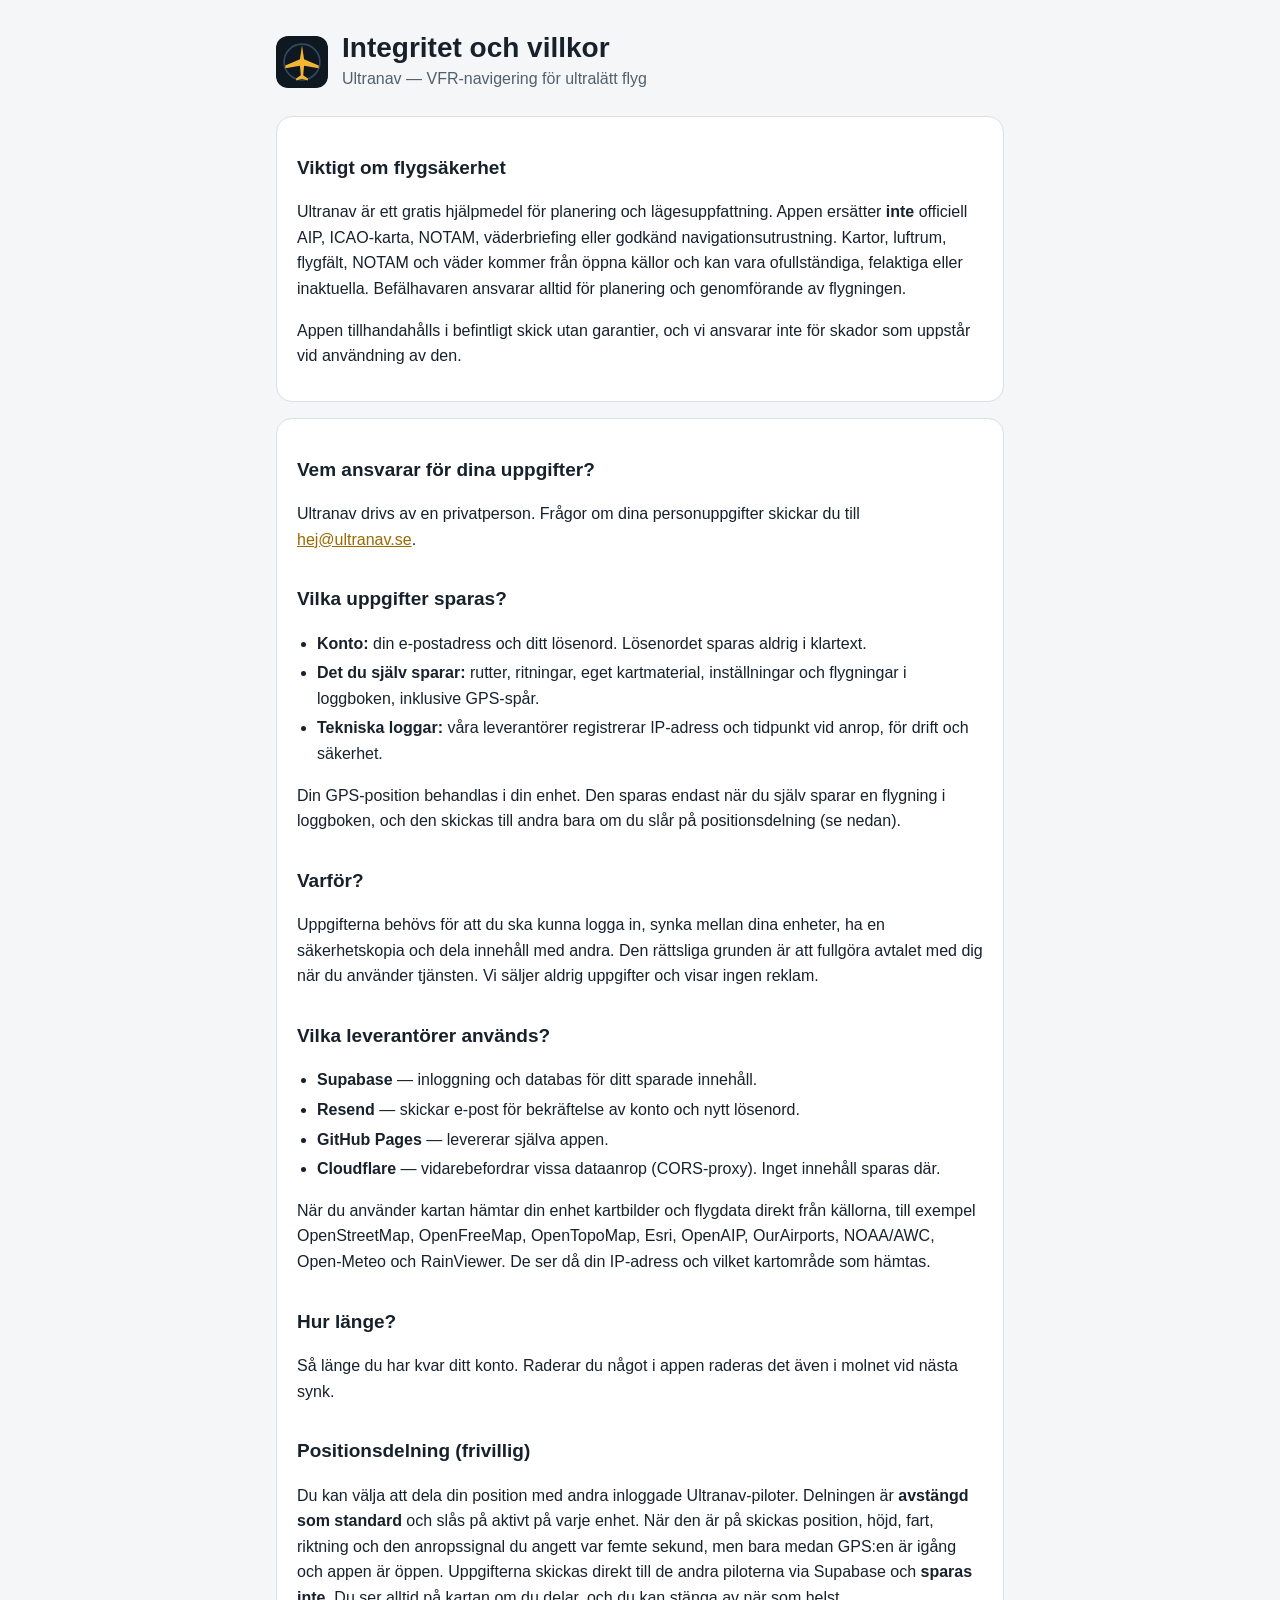
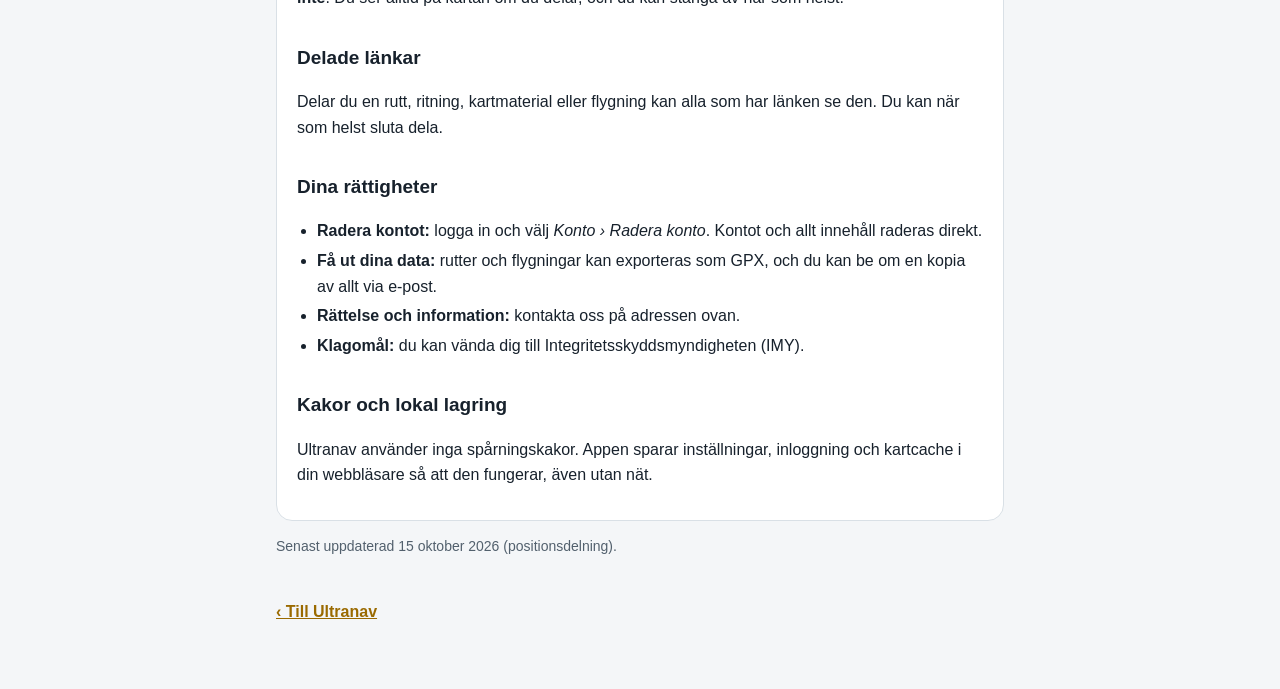
==== integritet.html @ aea58174 "Integritetspolicy: GPS-avsnittet hänvisar till positionsdelning Co-Authored-By: Claude Opus 5.5 <nor" ====
<!doctype html>
<html lang="sv">
<head>
<meta charset="utf-8">
<meta name="viewport" content="width=device-width, initial-scale=1">
<title>Integritet och villkor – Ultranav</title>
<link rel="icon" href="icons/icon.svg">
<style>
  :root { --bg: #0f1720; --panel: #17212c; --text: #e7edf3; --muted: #9fb0c0; --accent: #f2b632; --line: #2a3846; }
  @media (prefers-color-scheme: light) { :root { --bg: #f4f6f8; --panel: #fff; --text: #17212c; --muted: #52606d; --accent: #9a6a00; --line: #d9e0e6; } }
  * { box-sizing: border-box; }
  body { margin: 0; background: var(--bg); color: var(--text); font: 16px/1.6 -apple-system, BlinkMacSystemFont, "Segoe UI", Roboto, sans-serif; }
  main { max-width: 760px; margin: 0 auto; padding: 32px 16px 64px; }
  header { display: flex; align-items: center; gap: 14px; margin-bottom: 24px; }
  header img { border-radius: 12px; }
  h1 { font-size: 28px; line-height: 1.15; margin: 0; }
  header p { margin: 2px 0 0; color: var(--muted); }
  h2 { font-size: 19px; margin: 32px 0 8px; }
  section { background: var(--panel); border: 1px solid var(--line); border-radius: 16px; padding: 4px 20px 16px; margin-top: 16px; }
  a { color: var(--accent); }
  ul { padding-left: 20px; }
  li { margin: 4px 0; }
  .muted { color: var(--muted); font-size: 14px; }
  .back { display: inline-block; margin-top: 28px; font-weight: 600; }
</style>
</head>
<body>
<main>
  <header>
    <img src="icons/icon.svg" alt="" width="52" height="52">
    <div><h1>Integritet och villkor</h1><p>Ultranav — VFR-navigering för ultralätt flyg</p></div>
  </header>

  <section>
    <h2>Viktigt om flygsäkerhet</h2>
    <p>Ultranav är ett gratis hjälpmedel för planering och lägesuppfattning. Appen ersätter <b>inte</b> officiell AIP, ICAO-karta,
    NOTAM, väderbriefing eller godkänd navigationsutrustning. Kartor, luftrum, flygfält, NOTAM och väder kommer från öppna källor
    och kan vara ofullständiga, felaktiga eller inaktuella. Befälhavaren ansvarar alltid för planering och genomförande av flygningen.</p>
    <p>Appen tillhandahålls i befintligt skick utan garantier, och vi ansvarar inte för skador som uppstår vid användning av den.</p>
  </section>

  <section>
    <h2>Vem ansvarar för dina uppgifter?</h2>
    <p>Ultranav drivs av en privatperson. Frågor om dina personuppgifter skickar du till <a href="mailto:hej@ultranav.se">hej@ultranav.se</a>.</p>

    <h2>Vilka uppgifter sparas?</h2>
    <ul>
      <li><b>Konto:</b> din e-postadress och ditt lösenord. Lösenordet sparas aldrig i klartext.</li>
      <li><b>Det du själv sparar:</b> rutter, ritningar, eget kartmaterial, inställningar och flygningar i loggboken, inklusive GPS-spår.</li>
      <li><b>Tekniska loggar:</b> våra leverantörer registrerar IP-adress och tidpunkt vid anrop, för drift och säkerhet.</li>
    </ul>
    <p>Din GPS-position behandlas i din enhet. Den sparas endast när du själv sparar en flygning i loggboken, och den skickas till andra bara om du slår på positionsdelning (se nedan).</p>

    <h2>Varför?</h2>
    <p>Uppgifterna behövs för att du ska kunna logga in, synka mellan dina enheter, ha en säkerhetskopia och dela innehåll med andra.
    Den rättsliga grunden är att fullgöra avtalet med dig när du använder tjänsten. Vi säljer aldrig uppgifter och visar ingen reklam.</p>

    <h2>Vilka leverantörer används?</h2>
    <ul>
      <li><b>Supabase</b> — inloggning och databas för ditt sparade innehåll.</li>
      <li><b>Resend</b> — skickar e-post för bekräftelse av konto och nytt lösenord.</li>
      <li><b>GitHub Pages</b> — levererar själva appen.</li>
      <li><b>Cloudflare</b> — vidarebefordrar vissa dataanrop (CORS-proxy). Inget innehåll sparas där.</li>
    </ul>
    <p>När du använder kartan hämtar din enhet kartbilder och flygdata direkt från källorna, till exempel OpenStreetMap, OpenFreeMap,
    OpenTopoMap, Esri, OpenAIP, OurAirports, NOAA/AWC, Open-Meteo och RainViewer. De ser då din IP-adress och vilket kartområde som hämtas.</p>

    <h2>Hur länge?</h2>
    <p>Så länge du har kvar ditt konto. Raderar du något i appen raderas det även i molnet vid nästa synk.</p>

    <h2>Positionsdelning (frivillig)</h2>
    <p>Du kan välja att dela din position med andra inloggade Ultranav-piloter. Delningen är <b>avstängd som standard</b> och slås på
    aktivt på varje enhet. När den är på skickas position, höjd, fart, riktning och den anropssignal du angett var femte sekund,
    men bara medan GPS:en är igång och appen är öppen. Uppgifterna skickas direkt till de andra piloterna via Supabase och
    <b>sparas inte</b>. Du ser alltid på kartan om du delar, och du kan stänga av när som helst.</p>

    <h2>Delade länkar</h2>
    <p>Delar du en rutt, ritning, kartmaterial eller flygning kan alla som har länken se den. Du kan när som helst sluta dela.</p>

    <h2>Dina rättigheter</h2>
    <ul>
      <li><b>Radera kontot:</b> logga in och välj <i>Konto › Radera konto</i>. Kontot och allt innehåll raderas direkt.</li>
      <li><b>Få ut dina data:</b> rutter och flygningar kan exporteras som GPX, och du kan be om en kopia av allt via e-post.</li>
      <li><b>Rättelse och information:</b> kontakta oss på adressen ovan.</li>
      <li><b>Klagomål:</b> du kan vända dig till Integritetsskyddsmyndigheten (IMY).</li>
    </ul>

    <h2>Kakor och lokal lagring</h2>
    <p>Ultranav använder inga spårningskakor. Appen sparar inställningar, inloggning och kartcache i din webbläsare så att den fungerar, även utan nät.</p>
  </section>

  <p class="muted">Senast uppdaterad 15 oktober 2026 (positionsdelning).</p>
  <a class="back" href="./">‹ Till Ultranav</a>
</main>
</body>
</html>
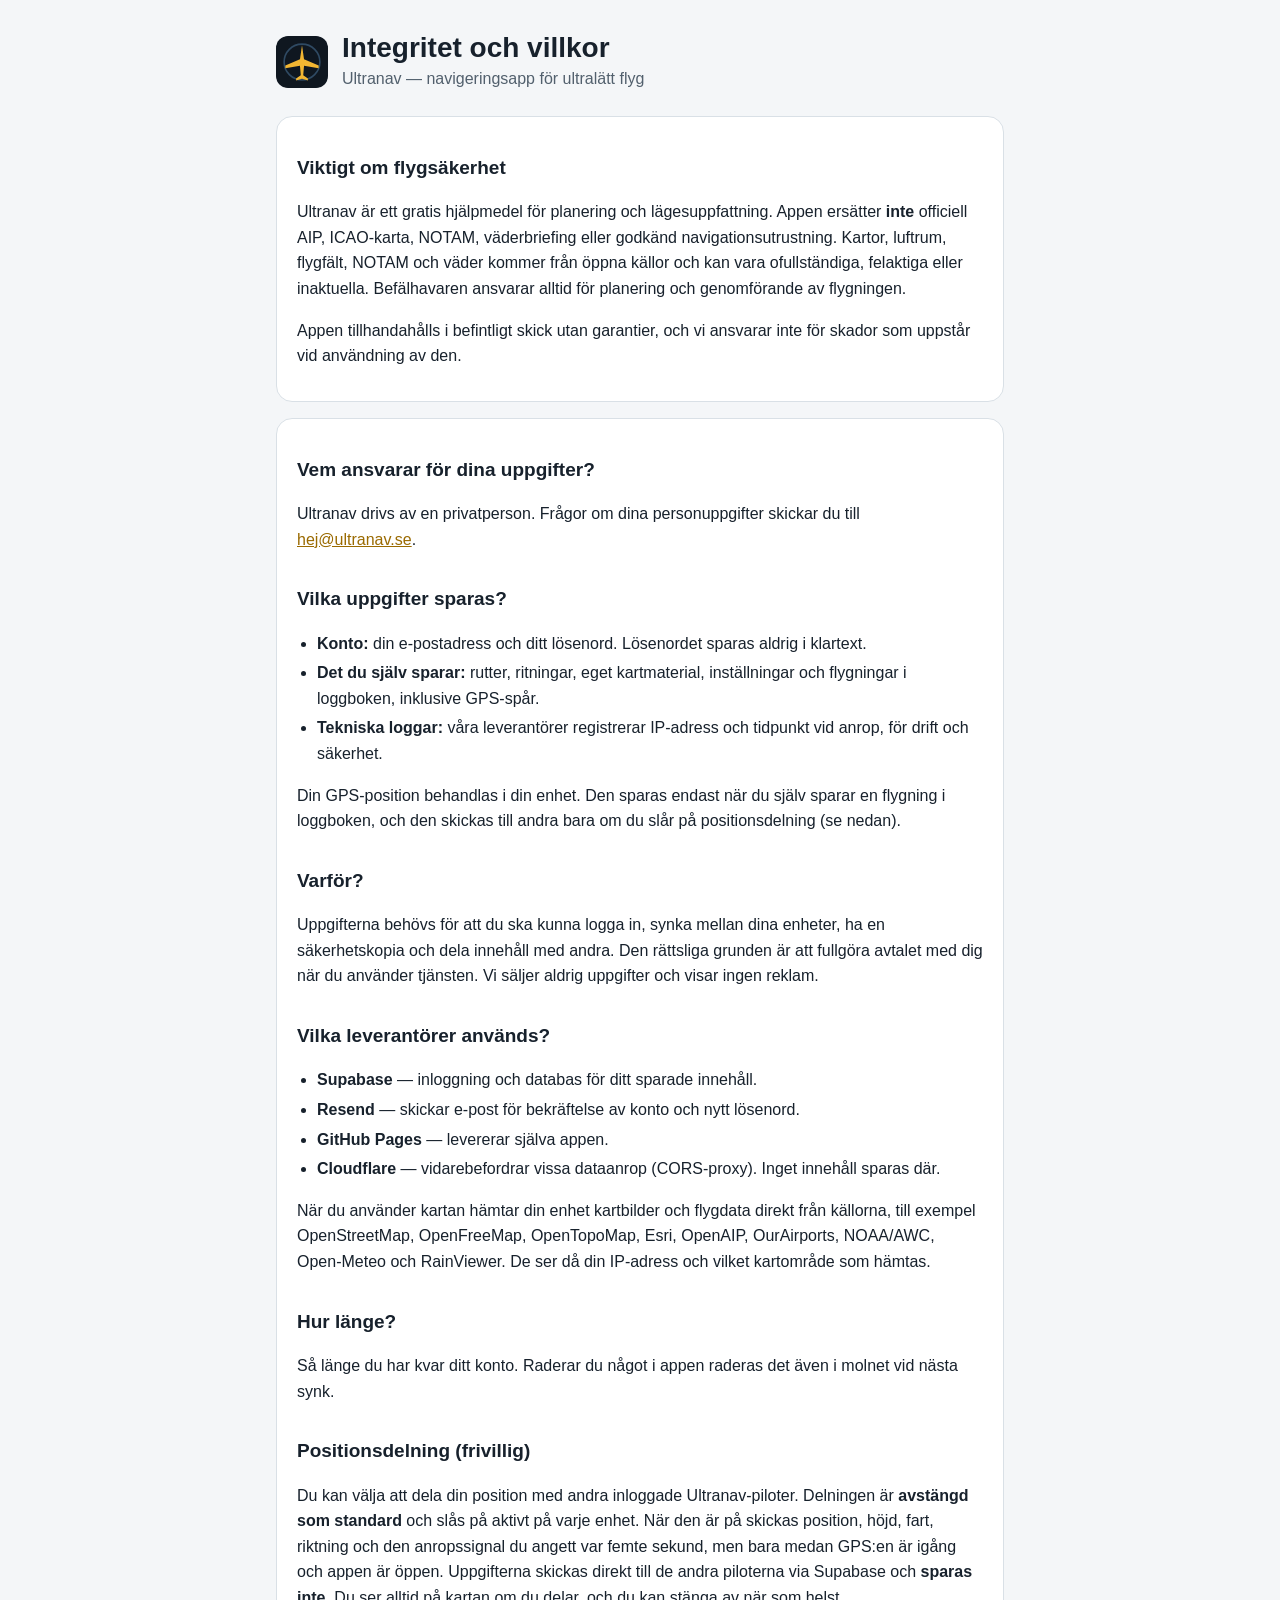
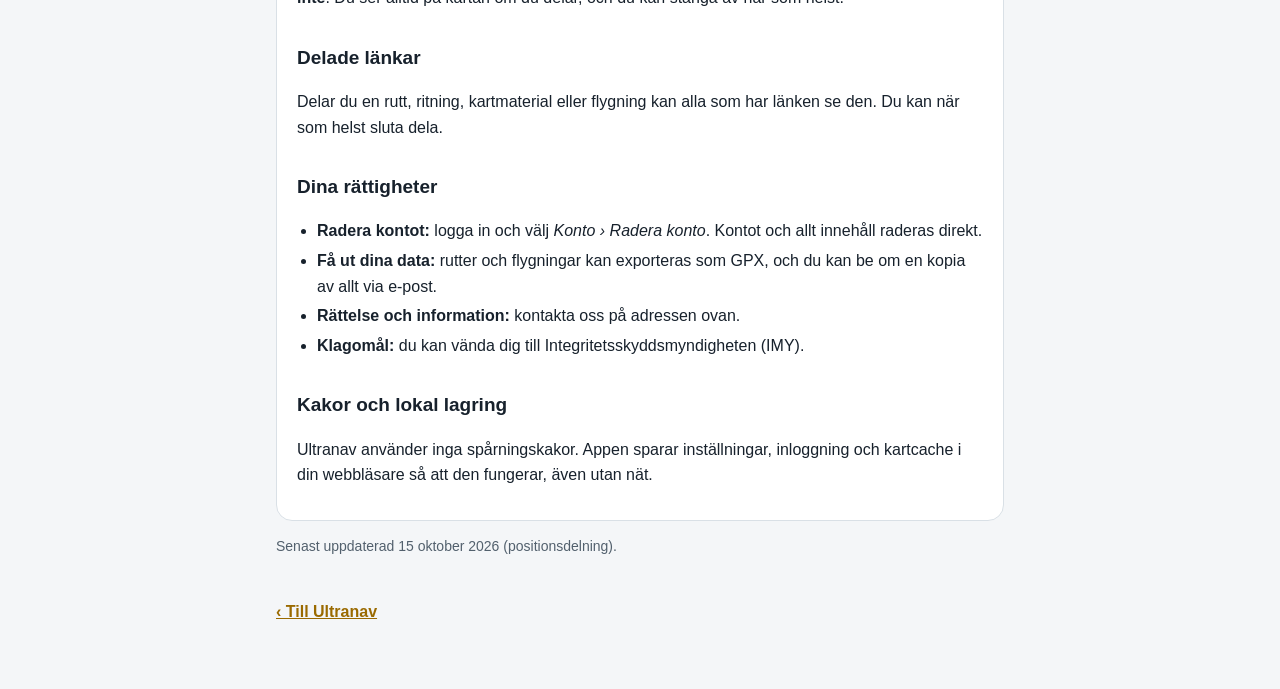
==== commit a09b368e: "Ultranav i typsnittet Outfit (inbyggt för offline) och undertexten Navigeringsapp för ultralätt flyg" ====
--- a/integritet.html
+++ b/integritet.html
@@ -28,7 +28,7 @@
 <main>
   <header>
     <img src="icons/icon.svg" alt="" width="52" height="52">
-    <div><h1>Integritet och villkor</h1><p>Ultranav — VFR-navigering för ultralätt flyg</p></div>
+    <div><h1>Integritet och villkor</h1><p>Ultranav — navigeringsapp för ultralätt flyg</p></div>
   </header>
 
   <section>
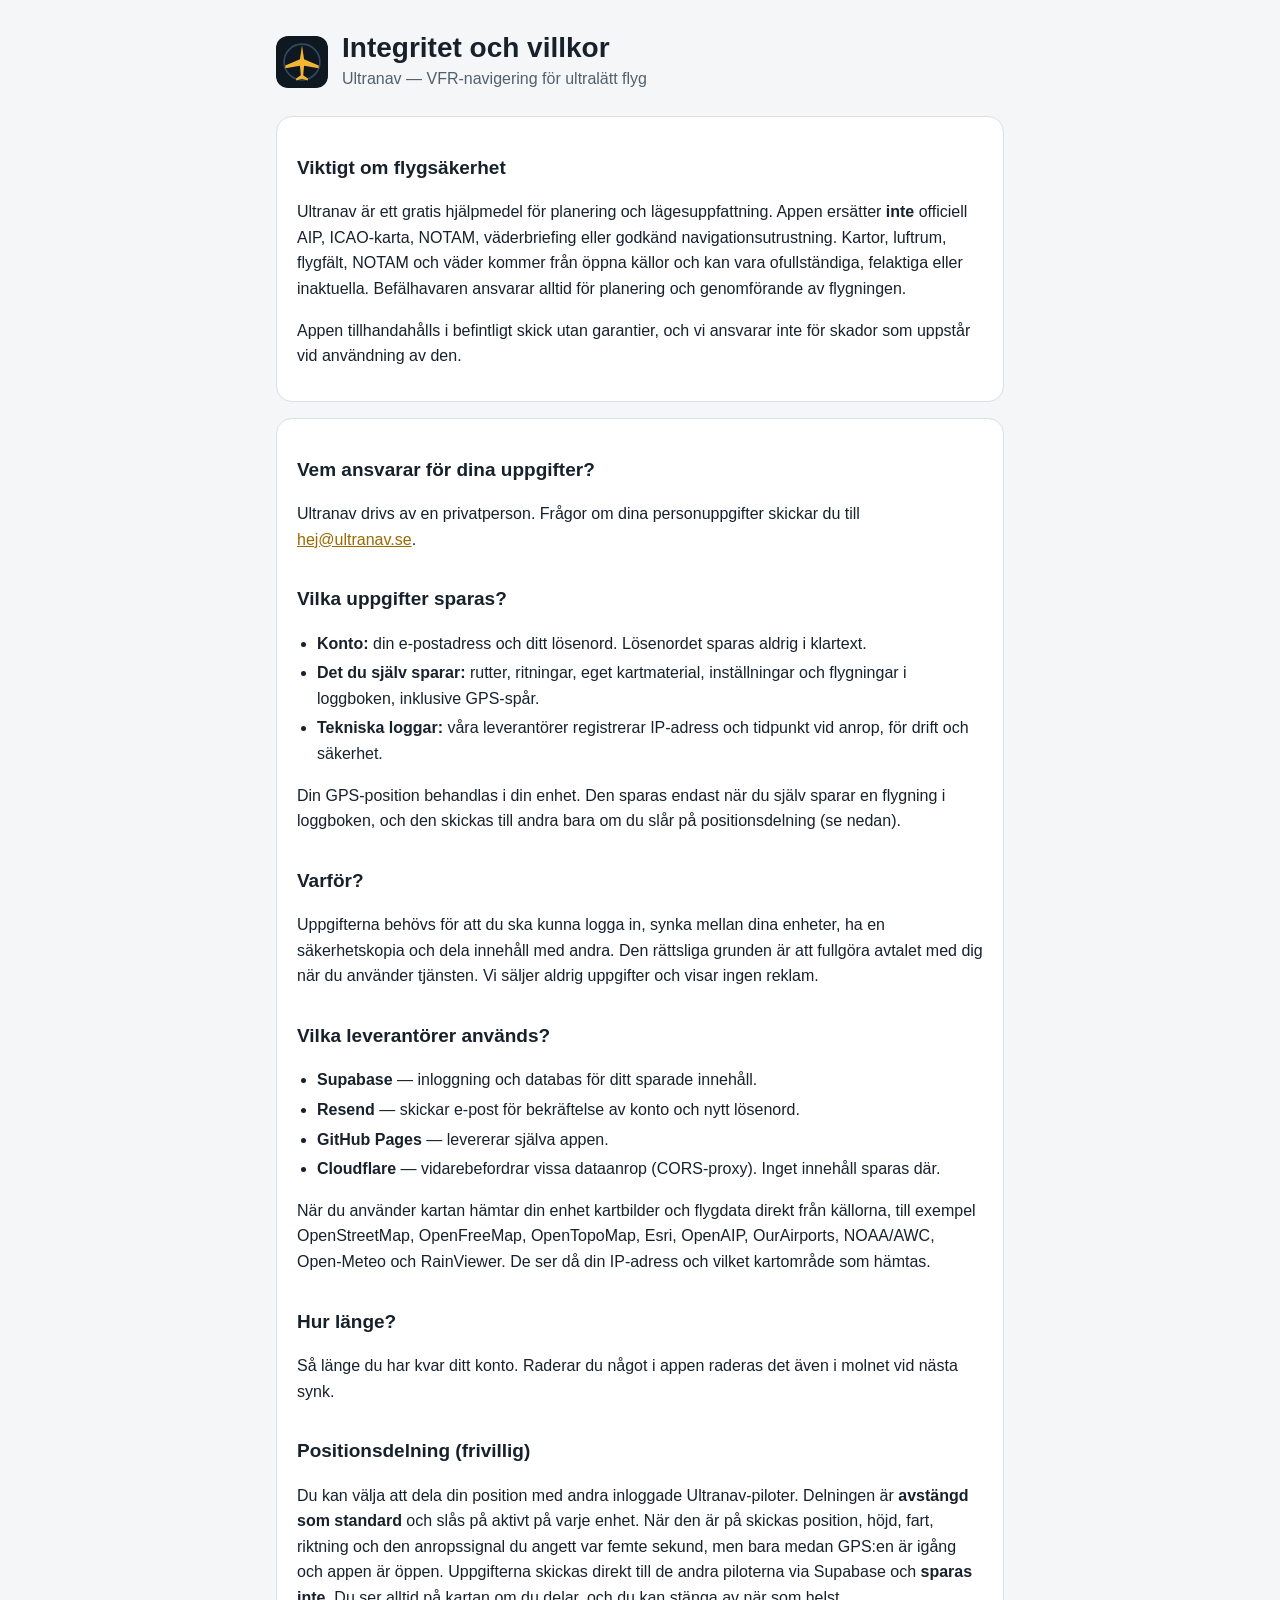
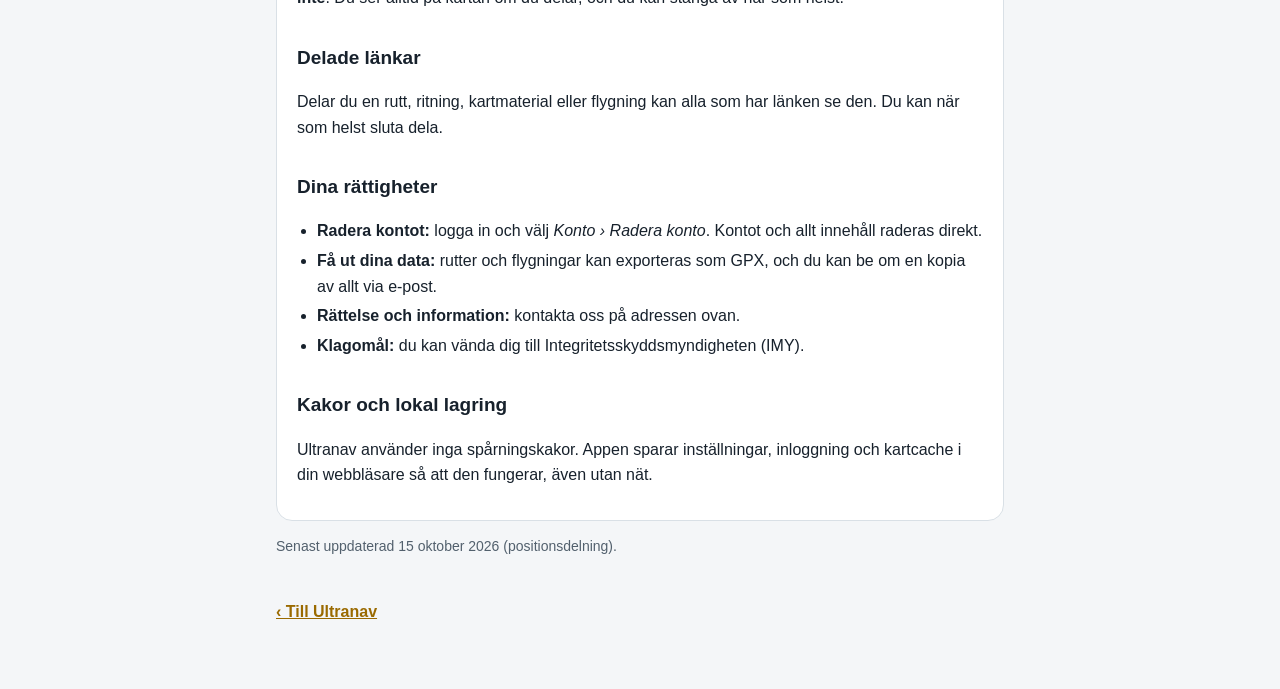
==== commit aa1c24c9: "Ta tillbaka typsnitt och undertext tills de är godkända Co-Authored-By: Claude Opus 5.5 <noreply@ant" ====
--- a/integritet.html
+++ b/integritet.html
@@ -28,7 +28,7 @@
 <main>
   <header>
     <img src="icons/icon.svg" alt="" width="52" height="52">
-    <div><h1>Integritet och villkor</h1><p>Ultranav — navigeringsapp för ultralätt flyg</p></div>
+    <div><h1>Integritet och villkor</h1><p>Ultranav — VFR-navigering för ultralätt flyg</p></div>
   </header>
 
   <section>
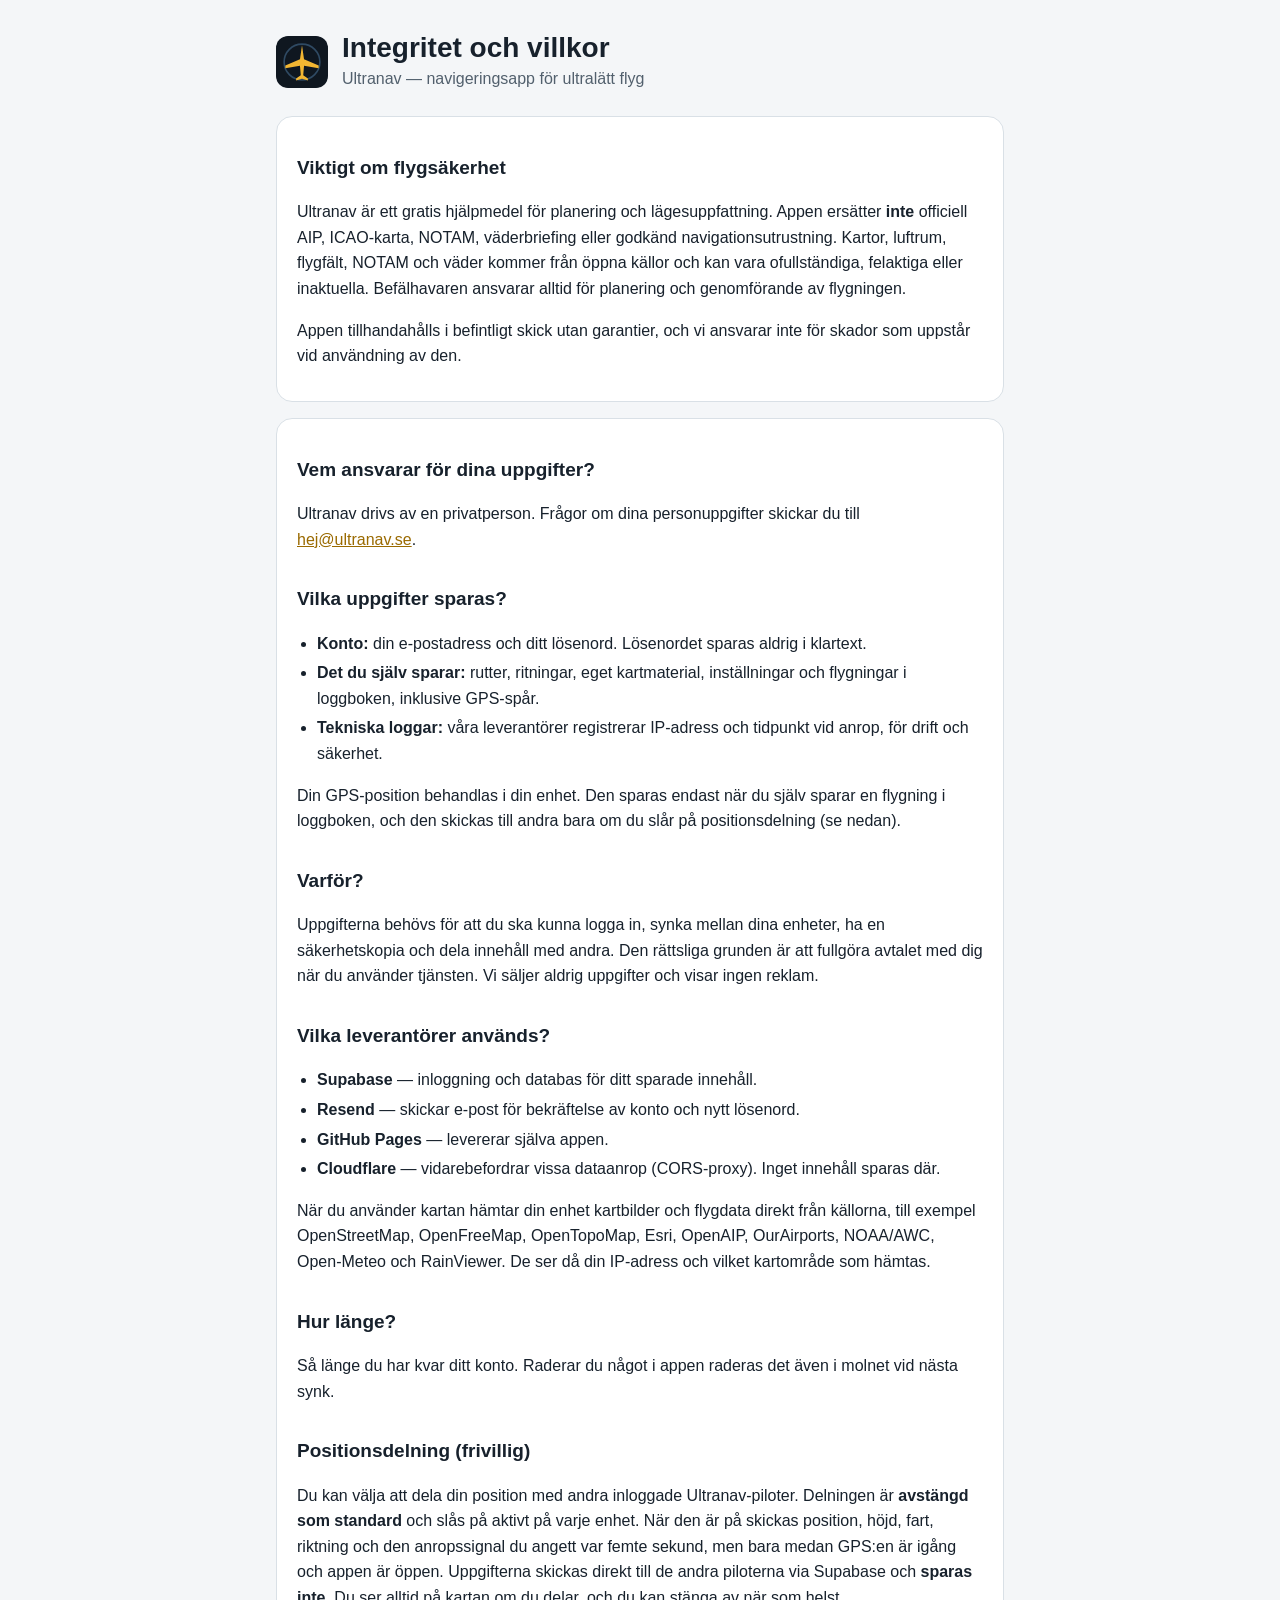
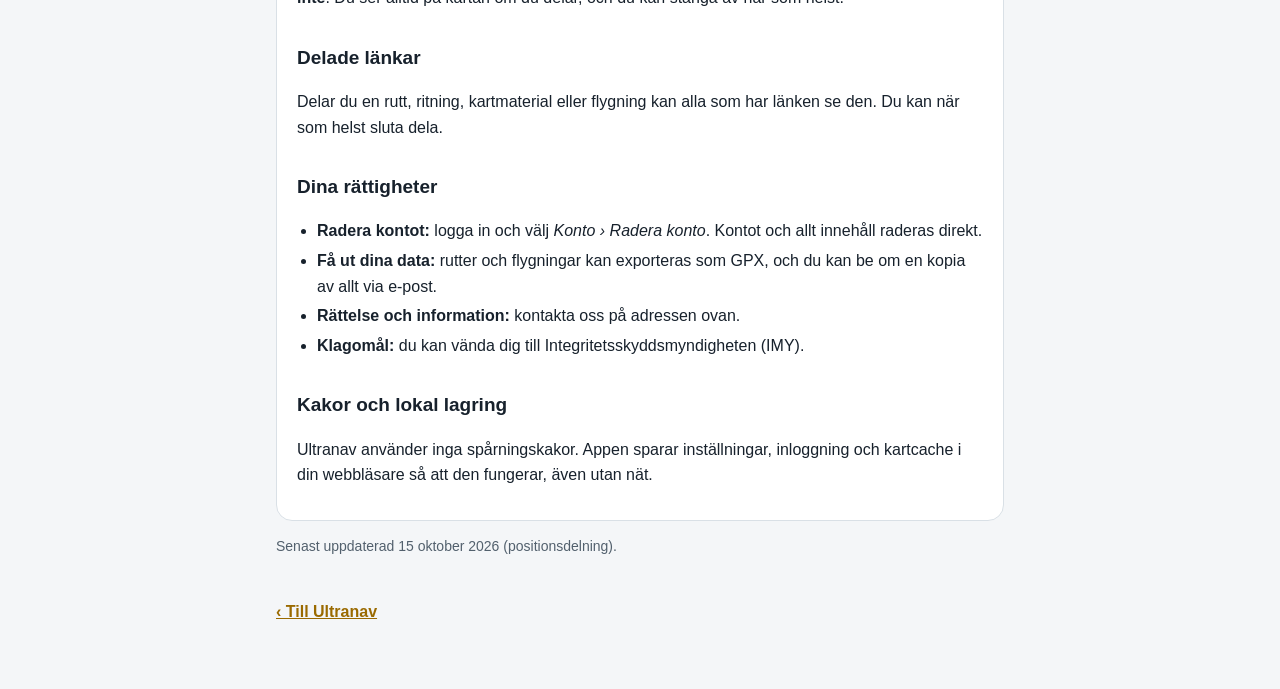
==== commit 620420fd: "Ultranav i typsnittet Outfit och undertexten Navigeringsapp för ultralätt flyg (godkänt) Co-Authored" ====
--- a/integritet.html
+++ b/integritet.html
@@ -28,7 +28,7 @@
 <main>
   <header>
     <img src="icons/icon.svg" alt="" width="52" height="52">
-    <div><h1>Integritet och villkor</h1><p>Ultranav — VFR-navigering för ultralätt flyg</p></div>
+    <div><h1>Integritet och villkor</h1><p>Ultranav — navigeringsapp för ultralätt flyg</p></div>
   </header>
 
   <section>
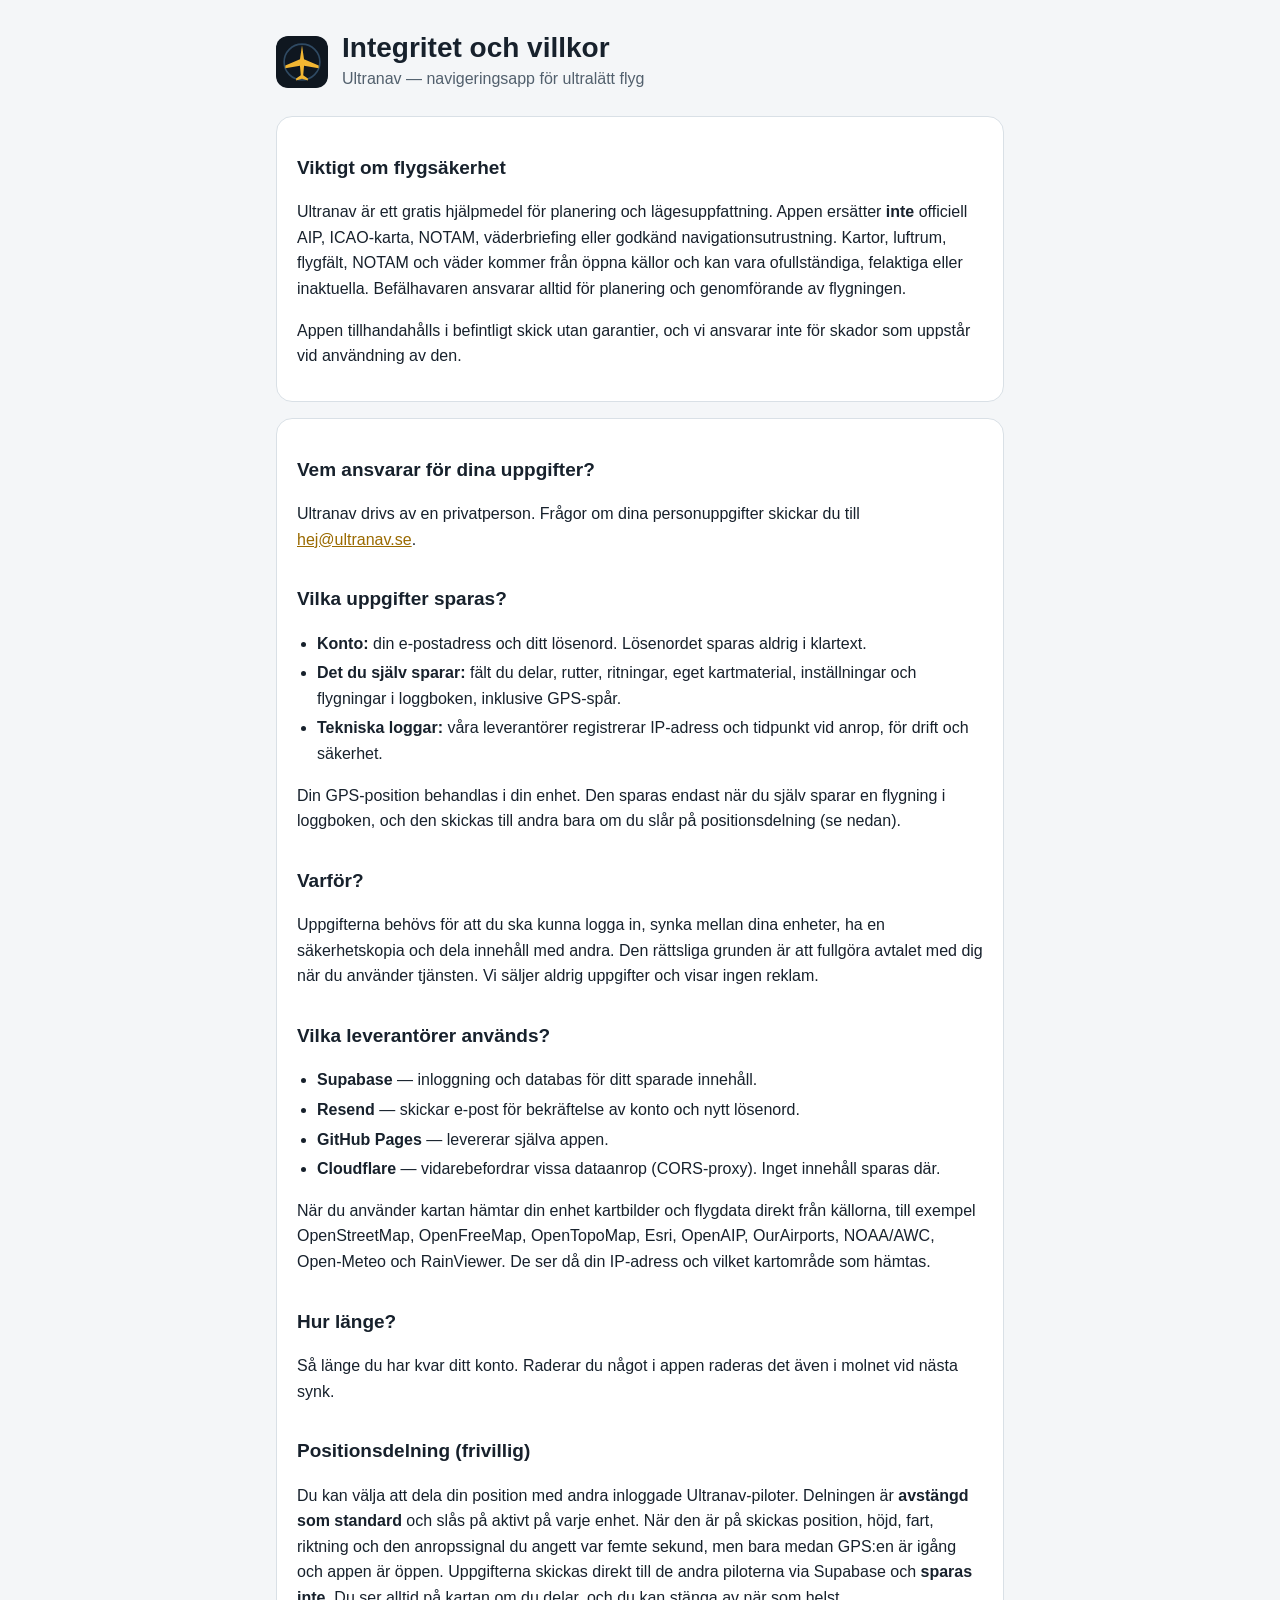
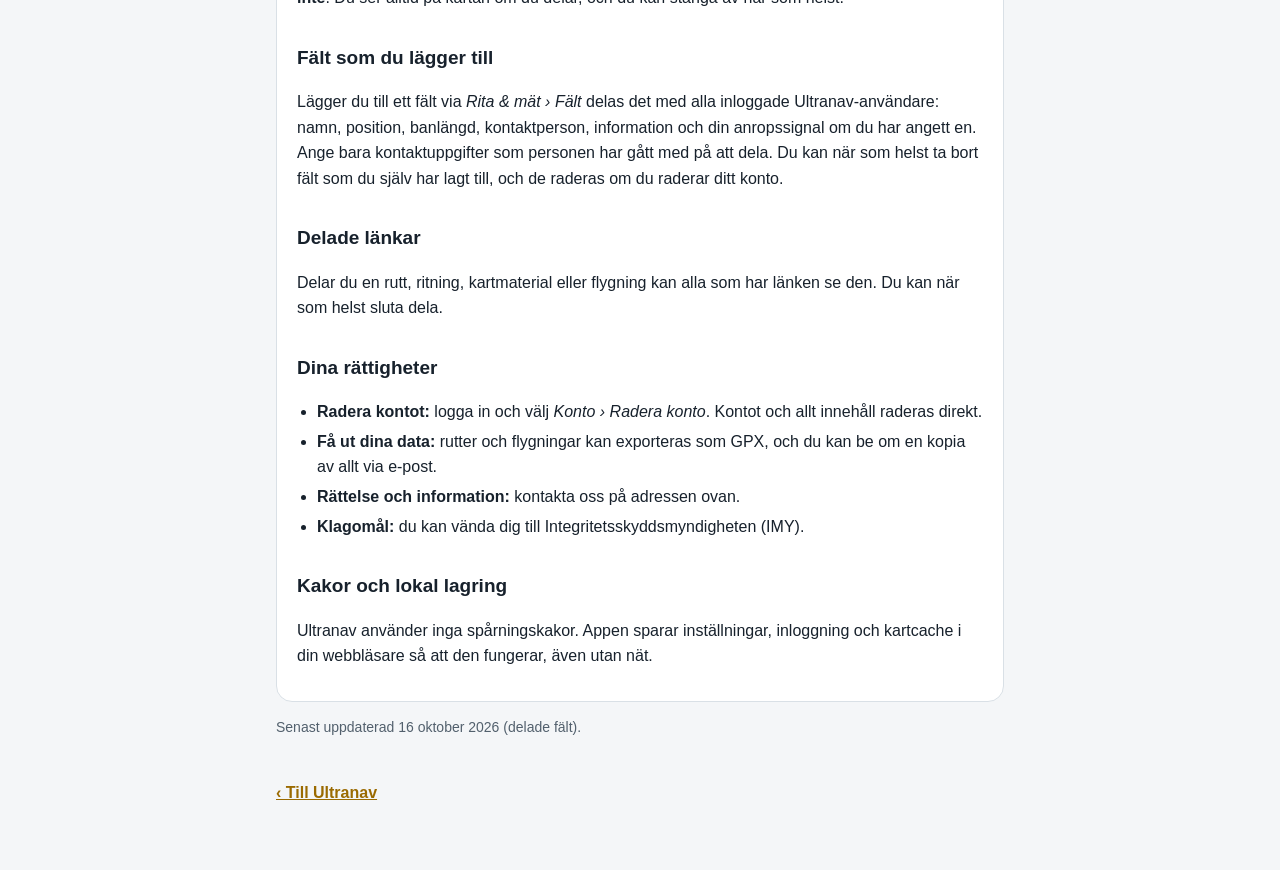
==== commit 34a5b460: "Förslag: lägg till och dela egna fält via Rita & mät Nytt verktyg Fält i Rita & mät. Fälten sparas i" ====
--- a/integritet.html
+++ b/integritet.html
@@ -46,7 +46,7 @@
     <h2>Vilka uppgifter sparas?</h2>
     <ul>
       <li><b>Konto:</b> din e-postadress och ditt lösenord. Lösenordet sparas aldrig i klartext.</li>
-      <li><b>Det du själv sparar:</b> rutter, ritningar, eget kartmaterial, inställningar och flygningar i loggboken, inklusive GPS-spår.</li>
+      <li><b>Det du själv sparar:</b> fält du delar, rutter, ritningar, eget kartmaterial, inställningar och flygningar i loggboken, inklusive GPS-spår.</li>
       <li><b>Tekniska loggar:</b> våra leverantörer registrerar IP-adress och tidpunkt vid anrop, för drift och säkerhet.</li>
     </ul>
     <p>Din GPS-position behandlas i din enhet. Den sparas endast när du själv sparar en flygning i loggboken, och den skickas till andra bara om du slår på positionsdelning (se nedan).</p>
@@ -74,6 +74,11 @@
     men bara medan GPS:en är igång och appen är öppen. Uppgifterna skickas direkt till de andra piloterna via Supabase och
     <b>sparas inte</b>. Du ser alltid på kartan om du delar, och du kan stänga av när som helst.</p>
 
+    <h2>Fält som du lägger till</h2>
+    <p>Lägger du till ett fält via <i>Rita &amp; mät › Fält</i> delas det med alla inloggade Ultranav-användare: namn, position, banlängd,
+    kontaktperson, information och din anropssignal om du har angett en. Ange bara kontaktuppgifter som personen har gått med på att dela.
+    Du kan när som helst ta bort fält som du själv har lagt till, och de raderas om du raderar ditt konto.</p>
+
     <h2>Delade länkar</h2>
     <p>Delar du en rutt, ritning, kartmaterial eller flygning kan alla som har länken se den. Du kan när som helst sluta dela.</p>
 
@@ -89,7 +94,7 @@
     <p>Ultranav använder inga spårningskakor. Appen sparar inställningar, inloggning och kartcache i din webbläsare så att den fungerar, även utan nät.</p>
   </section>
 
-  <p class="muted">Senast uppdaterad 15 oktober 2026 (positionsdelning).</p>
+  <p class="muted">Senast uppdaterad 16 oktober 2026 (delade fält).</p>
   <a class="back" href="./">‹ Till Ultranav</a>
 </main>
 </body>
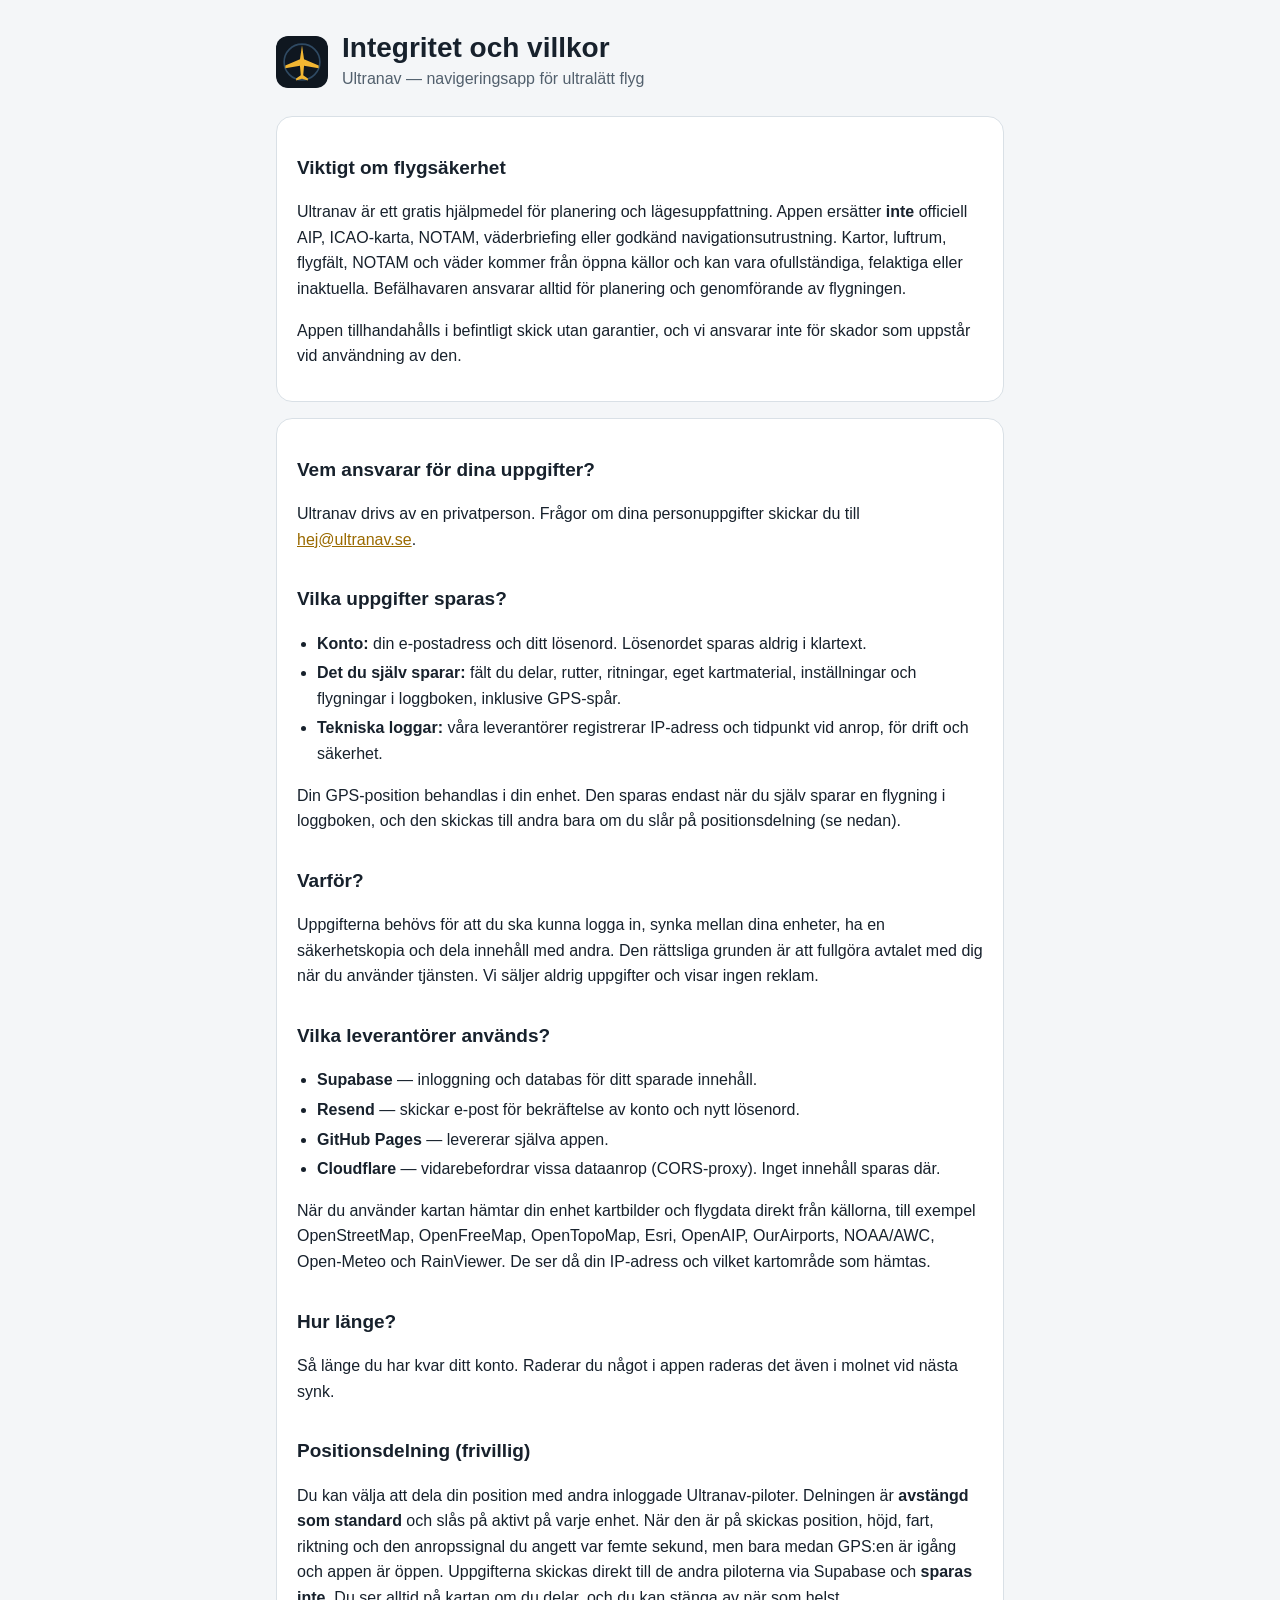
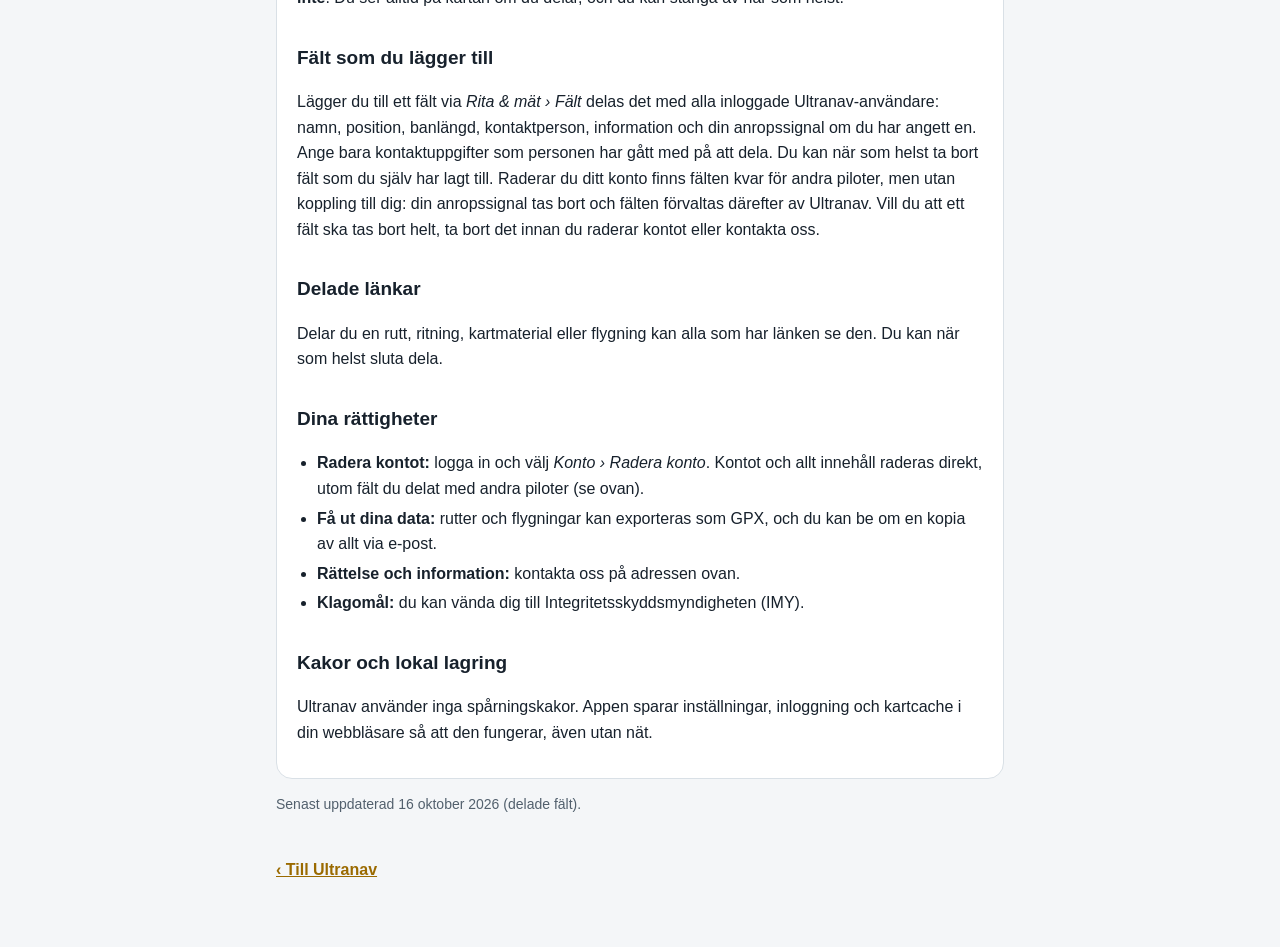
==== commit c1336e11: "Delade fält finns kvar när kontot raderas (förvaltas av admin) Co-Authored-By: Claude Opus 5.5 <nore" ====
--- a/integritet.html
+++ b/integritet.html
@@ -77,14 +77,14 @@
     <h2>Fält som du lägger till</h2>
     <p>Lägger du till ett fält via <i>Rita &amp; mät › Fält</i> delas det med alla inloggade Ultranav-användare: namn, position, banlängd,
     kontaktperson, information och din anropssignal om du har angett en. Ange bara kontaktuppgifter som personen har gått med på att dela.
-    Du kan när som helst ta bort fält som du själv har lagt till, och de raderas om du raderar ditt konto.</p>
+    Du kan när som helst ta bort fält som du själv har lagt till. Raderar du ditt konto finns fälten kvar för andra piloter, men utan koppling till dig: din anropssignal tas bort och fälten förvaltas därefter av Ultranav. Vill du att ett fält ska tas bort helt, ta bort det innan du raderar kontot eller kontakta oss.</p>
 
     <h2>Delade länkar</h2>
     <p>Delar du en rutt, ritning, kartmaterial eller flygning kan alla som har länken se den. Du kan när som helst sluta dela.</p>
 
     <h2>Dina rättigheter</h2>
     <ul>
-      <li><b>Radera kontot:</b> logga in och välj <i>Konto › Radera konto</i>. Kontot och allt innehåll raderas direkt.</li>
+      <li><b>Radera kontot:</b> logga in och välj <i>Konto › Radera konto</i>. Kontot och allt innehåll raderas direkt, utom fält du delat med andra piloter (se ovan).</li>
       <li><b>Få ut dina data:</b> rutter och flygningar kan exporteras som GPX, och du kan be om en kopia av allt via e-post.</li>
       <li><b>Rättelse och information:</b> kontakta oss på adressen ovan.</li>
       <li><b>Klagomål:</b> du kan vända dig till Integritetsskyddsmyndigheten (IMY).</li>
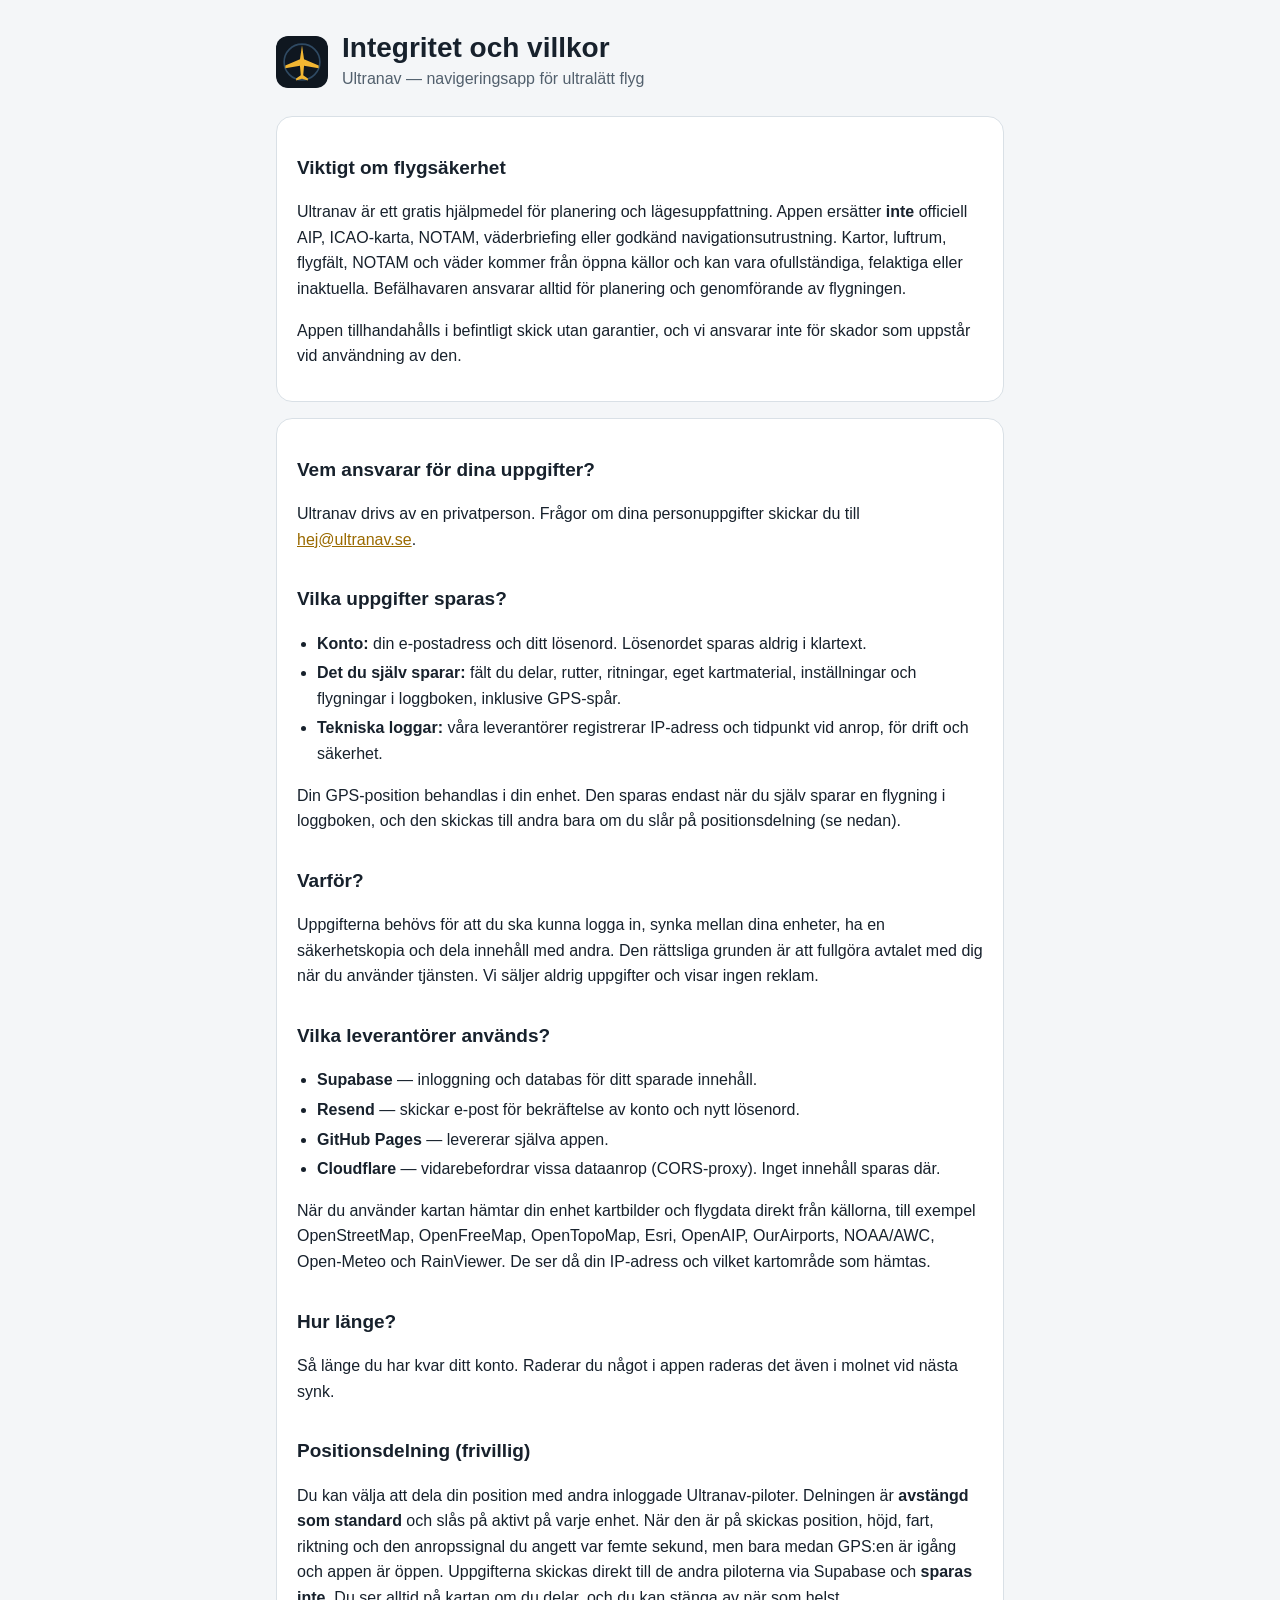
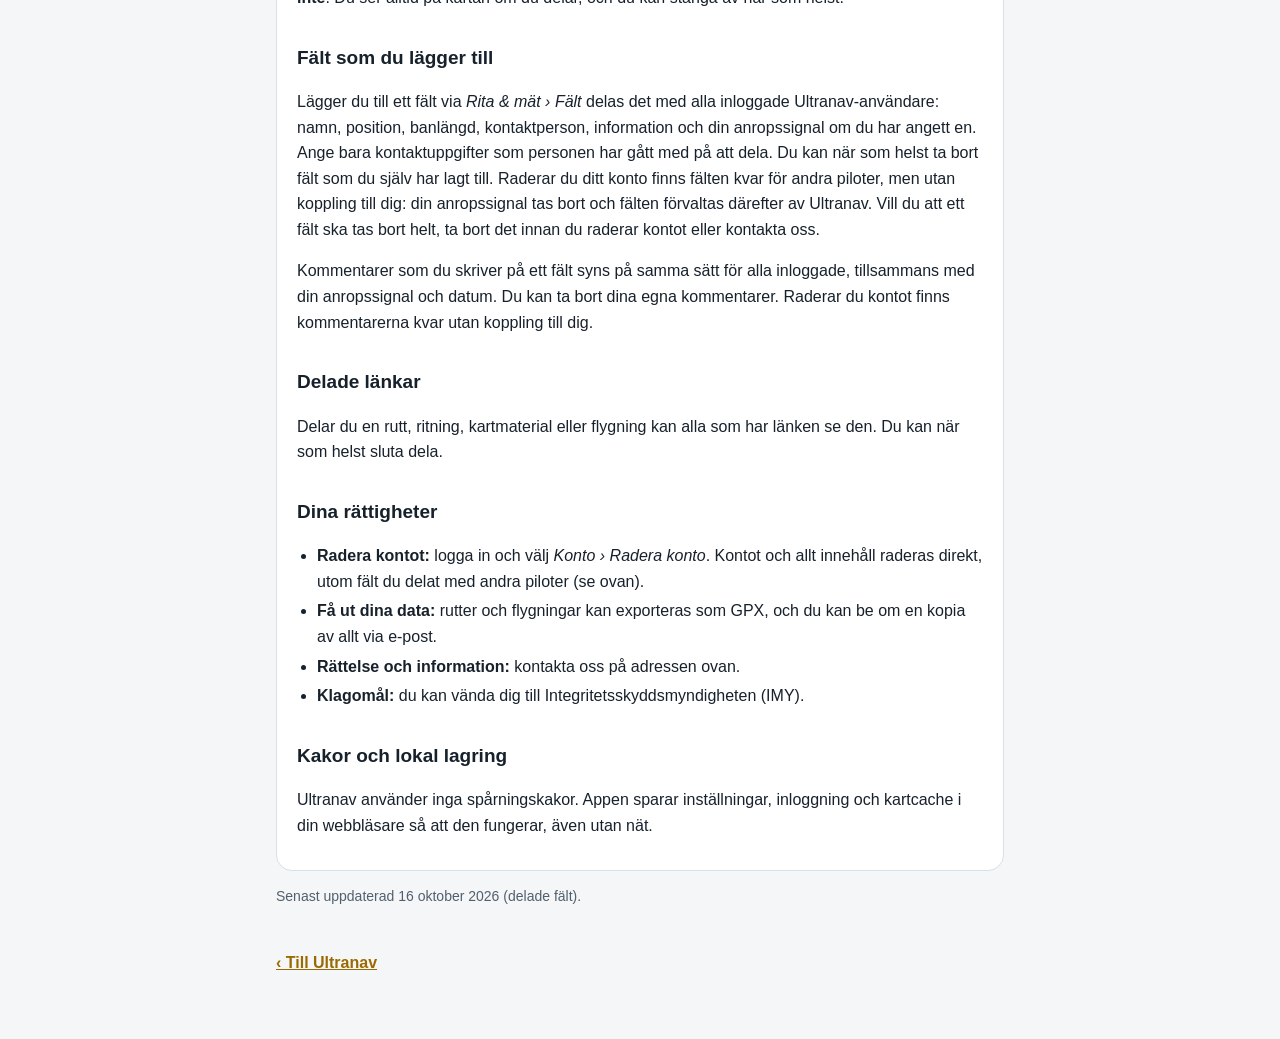
==== commit c5bbd442: "Kommentarer på fält från Ultranav-piloter Co-Authored-By: Claude Opus 5.5 <noreply@anthropic.com> Cl" ====
--- a/integritet.html
+++ b/integritet.html
@@ -78,6 +78,8 @@
     <p>Lägger du till ett fält via <i>Rita &amp; mät › Fält</i> delas det med alla inloggade Ultranav-användare: namn, position, banlängd,
     kontaktperson, information och din anropssignal om du har angett en. Ange bara kontaktuppgifter som personen har gått med på att dela.
     Du kan när som helst ta bort fält som du själv har lagt till. Raderar du ditt konto finns fälten kvar för andra piloter, men utan koppling till dig: din anropssignal tas bort och fälten förvaltas därefter av Ultranav. Vill du att ett fält ska tas bort helt, ta bort det innan du raderar kontot eller kontakta oss.</p>
+    <p>Kommentarer som du skriver på ett fält syns på samma sätt för alla inloggade, tillsammans med din anropssignal och datum.
+    Du kan ta bort dina egna kommentarer. Raderar du kontot finns kommentarerna kvar utan koppling till dig.</p>
 
     <h2>Delade länkar</h2>
     <p>Delar du en rutt, ritning, kartmaterial eller flygning kan alla som har länken se den. Du kan när som helst sluta dela.</p>
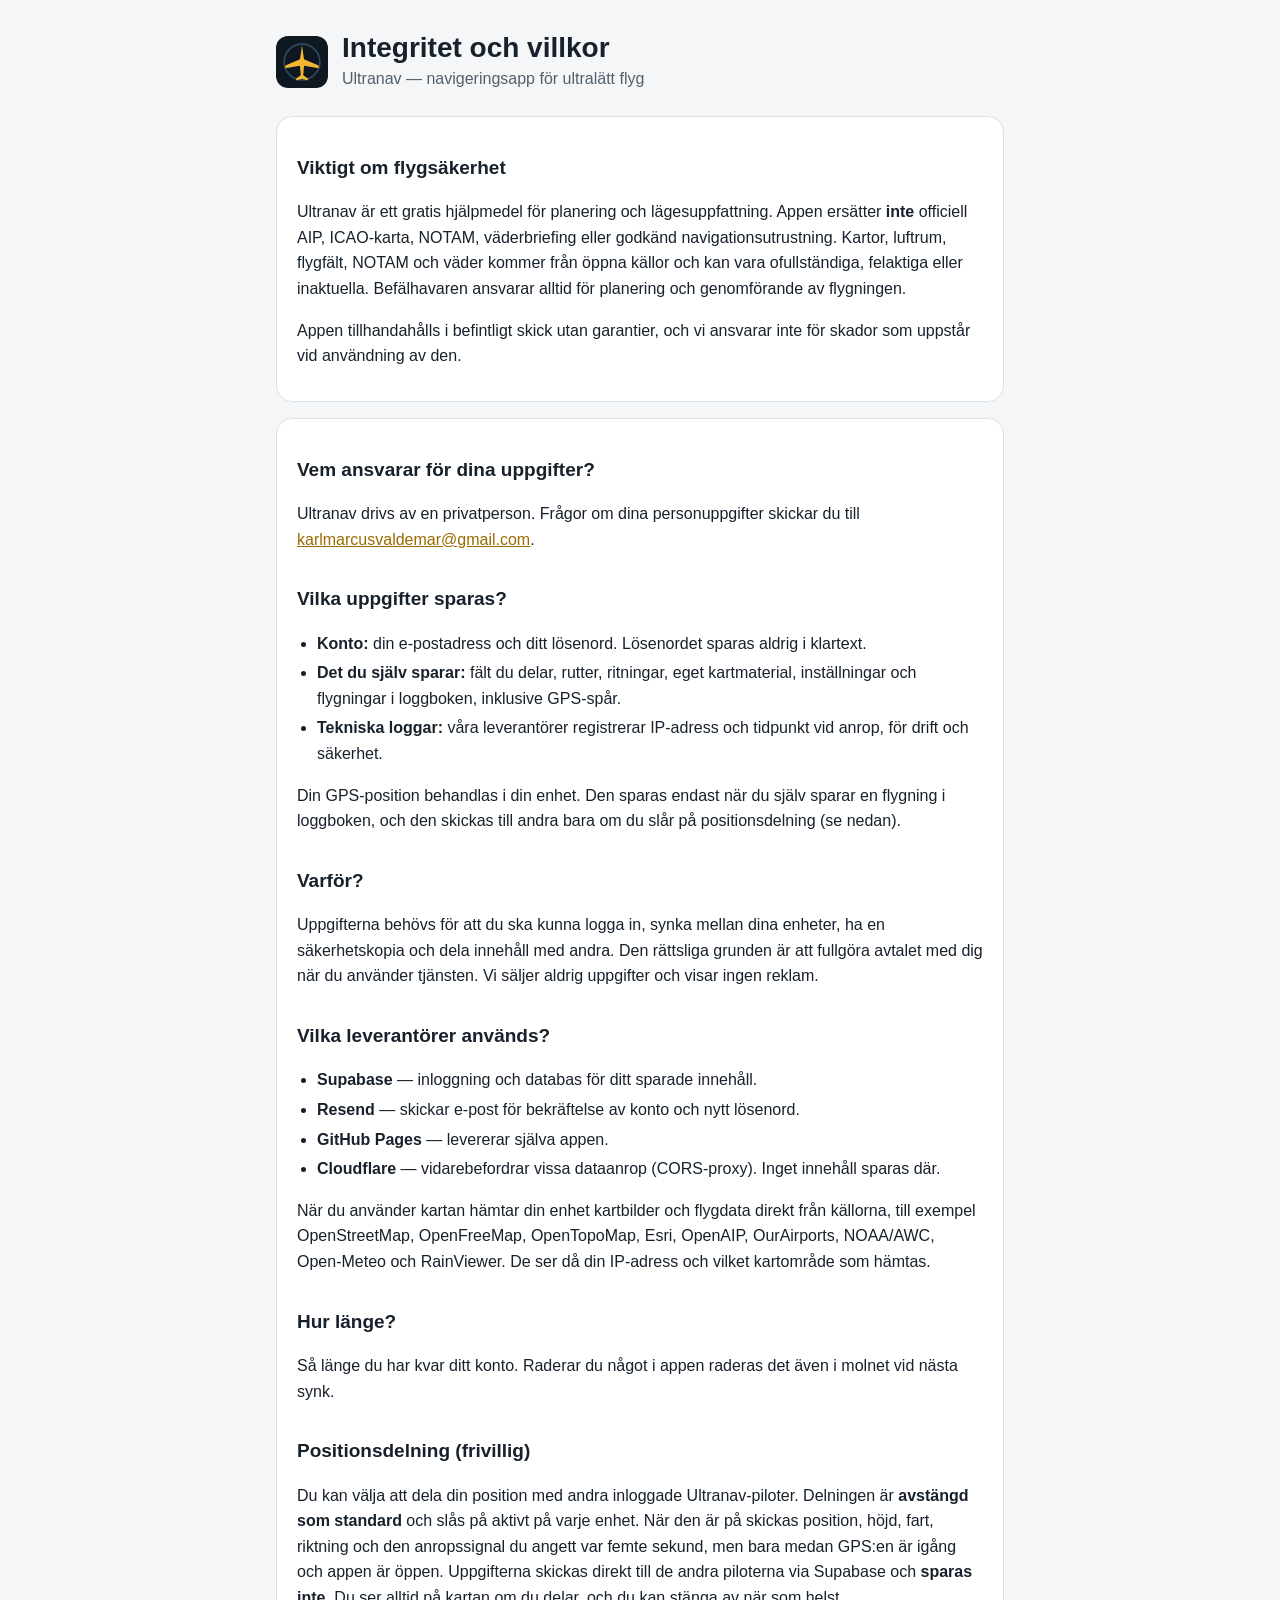
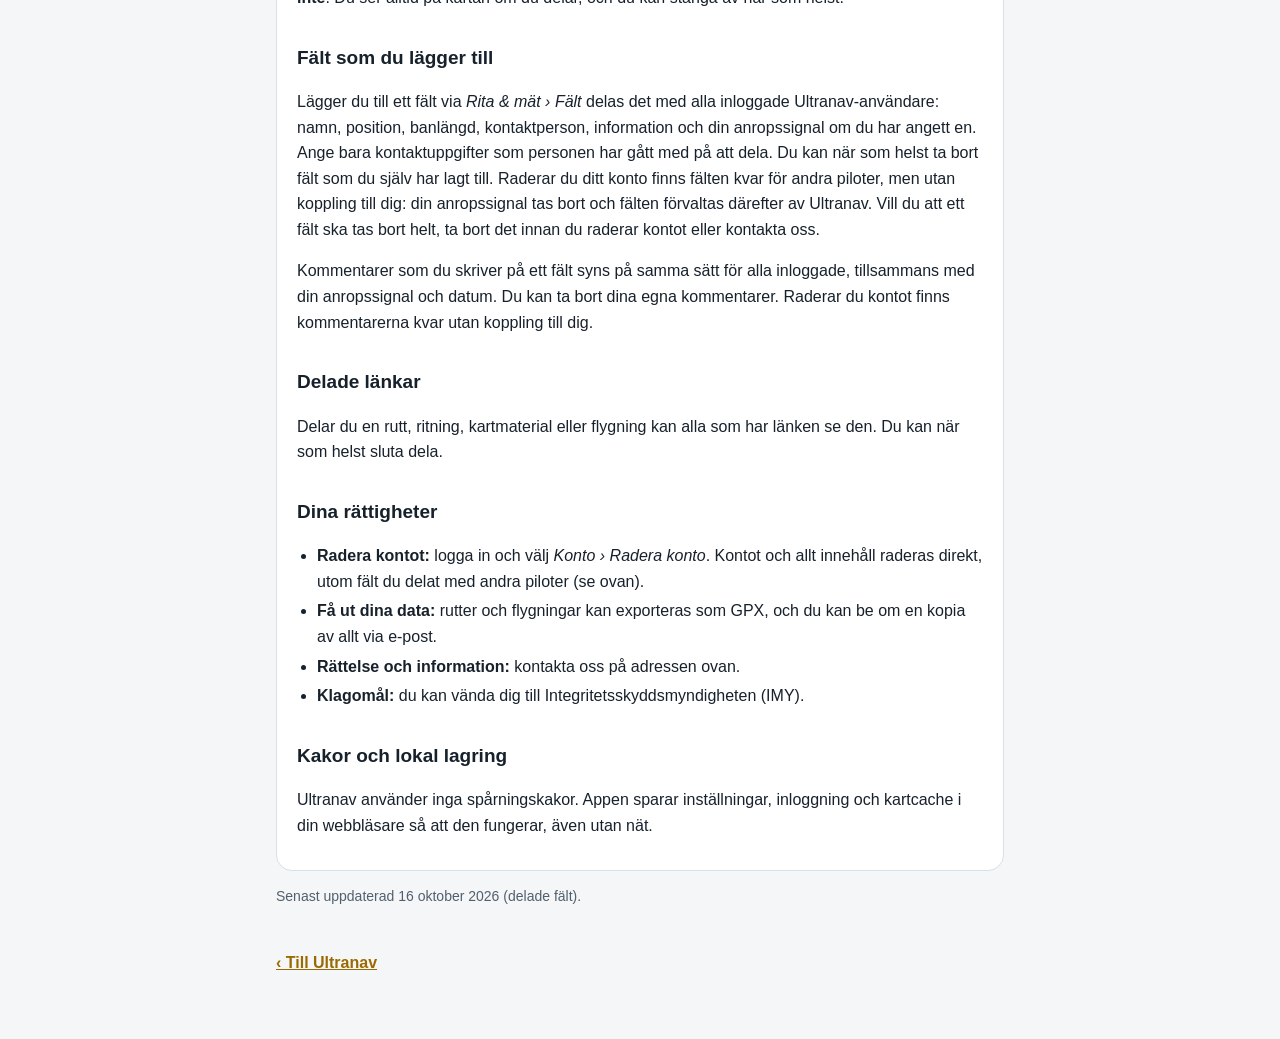
==== commit 144040fe: "Kontaktadress till karlmarcusvaldemar@gmail.com — version 2026-10-22.1 Co-Authored-By: Claude Opus 5" ====
--- a/integritet.html
+++ b/integritet.html
@@ -41,7 +41,7 @@
 
   <section>
     <h2>Vem ansvarar för dina uppgifter?</h2>
-    <p>Ultranav drivs av en privatperson. Frågor om dina personuppgifter skickar du till <a href="mailto:hej@ultranav.se">hej@ultranav.se</a>.</p>
+    <p>Ultranav drivs av en privatperson. Frågor om dina personuppgifter skickar du till <a href="mailto:karlmarcusvaldemar@gmail.com">karlmarcusvaldemar@gmail.com</a>.</p>
 
     <h2>Vilka uppgifter sparas?</h2>
     <ul>
